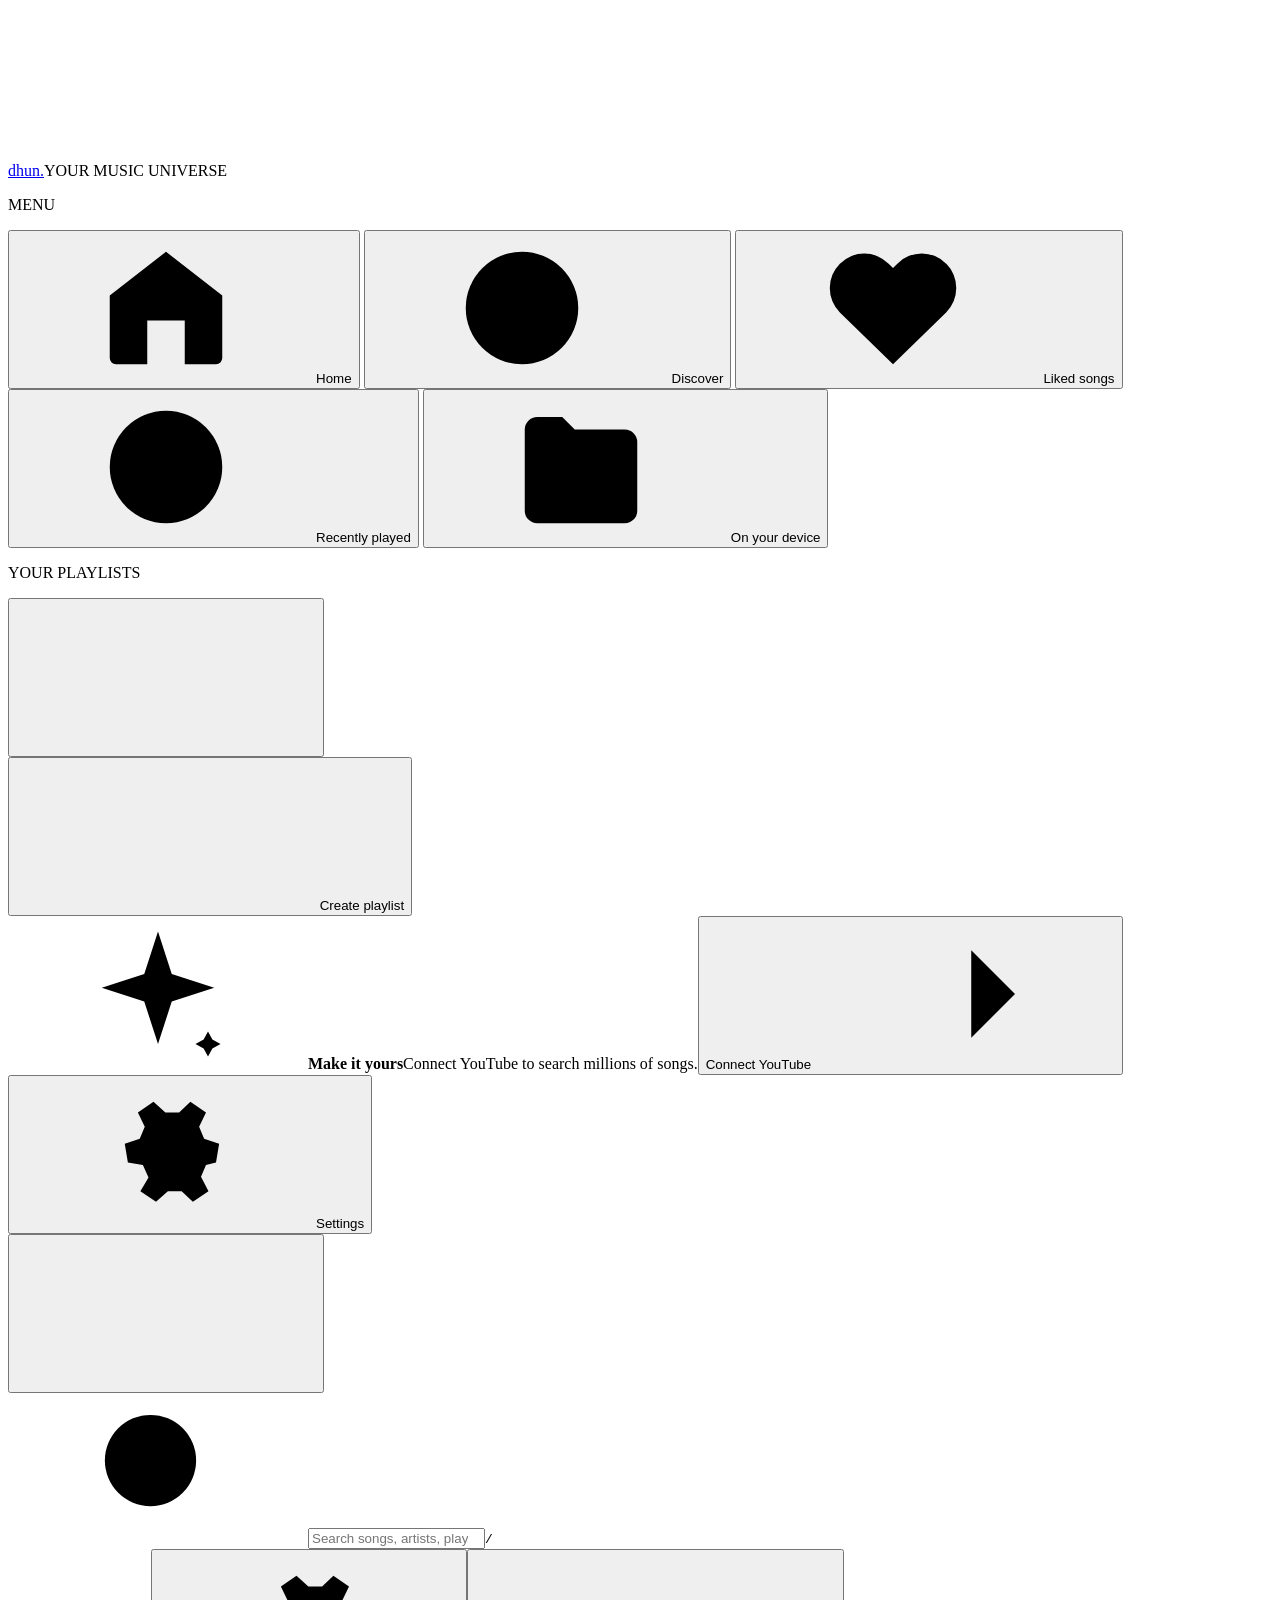
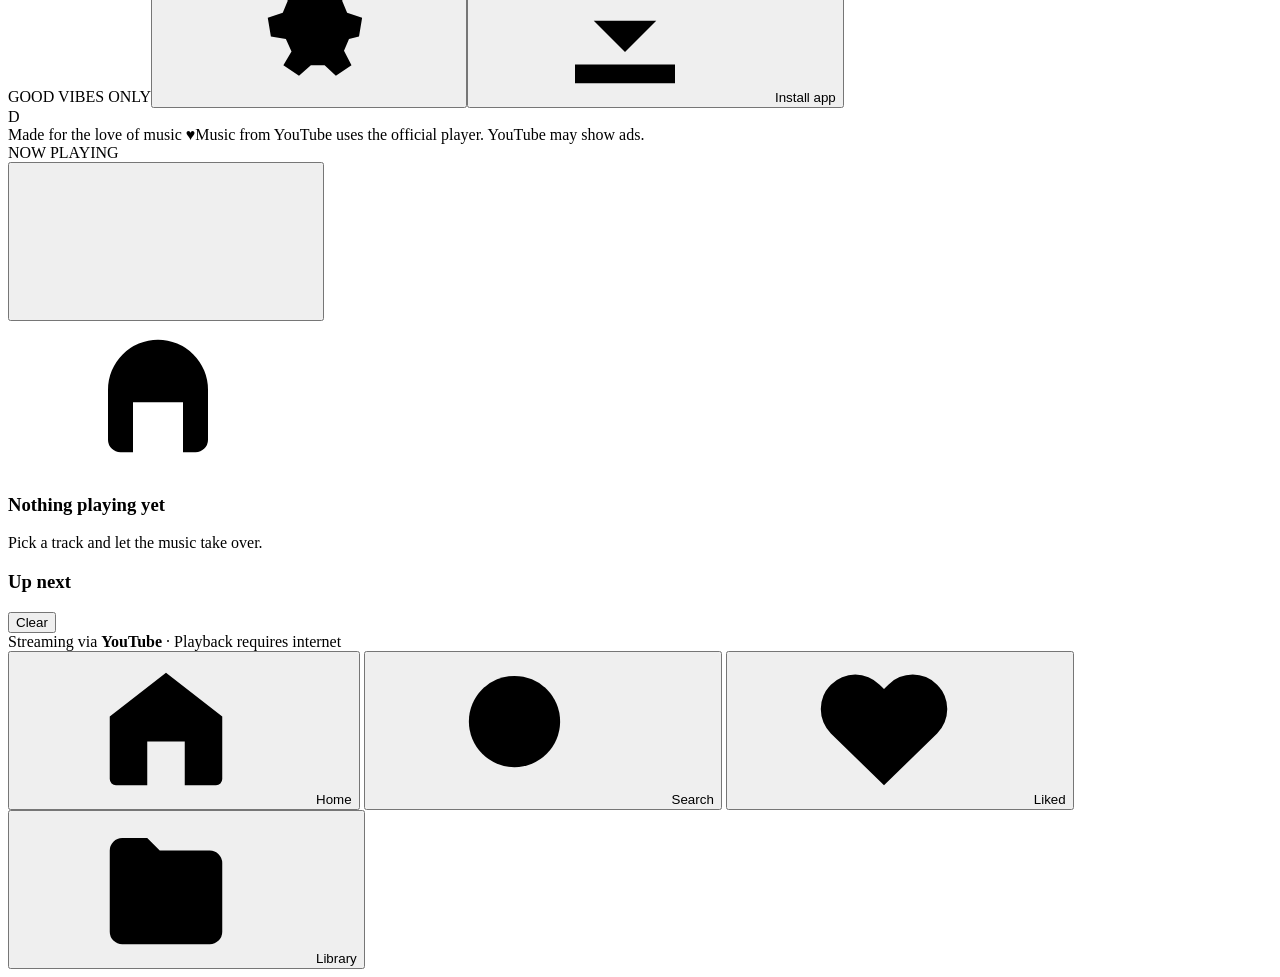
==== dhun/index.html @ 0246bc74 "Deploy dhun PWA: index.html" ====
<!doctype html>
<html lang="en">
<head>
  <meta charset="utf-8" />
  <meta name="viewport" content="width=device-width, initial-scale=1, viewport-fit=cover" />
  <meta name="theme-color" content="#0b0b14" />
  <meta name="description" content="Dhun — discover music from YouTube, build playlists, and play your own music in an installable app." />
  <meta name="apple-mobile-web-app-capable" content="yes" />
  <meta name="apple-mobile-web-app-status-bar-style" content="black-translucent" />
  <meta name="apple-mobile-web-app-title" content="dhun." />
  <link rel="manifest" href="./manifest.webmanifest" />
  <link rel="icon" href="./assets/favicon.svg" type="image/svg+xml" />
  <link rel="apple-touch-icon" href="./assets/icon-192.png" />
  <title>dhun. — Feel every beat</title>
  <link rel="preconnect" href="https://i.ytimg.com" crossorigin />
  <link rel="preconnect" href="https://fonts.googleapis.com" />
  <link rel="preconnect" href="https://fonts.gstatic.com" crossorigin />
  <link href="https://fonts.googleapis.com/css2?family=DM+Sans:wght@400;500;600;700;800&family=Outfit:wght@400;500;600;700;800;900&display=swap" rel="stylesheet" />
  <link rel="stylesheet" href="./styles.css" />
</head>
<body>
  <svg xmlns="http://www.w3.org/2000/svg" class="icon-defs" aria-hidden="true">
    <symbol id="i-home" viewBox="0 0 24 24"><path d="m3 10 9-7 9 7v10a1 1 0 0 1-1 1h-5v-7H9v7H4a1 1 0 0 1-1-1z"/></symbol>
    <symbol id="i-search" viewBox="0 0 24 24"><circle cx="10.8" cy="10.8" r="7.3"/><path d="m16.2 16.2 5 5"/></symbol>
    <symbol id="i-compass" viewBox="0 0 24 24"><circle cx="12" cy="12" r="9"/><path d="m15.3 8.7-2.2 4.4-4.4 2.2 2.2-4.4z"/></symbol>
    <symbol id="i-heart" viewBox="0 0 24 24"><path d="M20.5 4.9a5.5 5.5 0 0 0-7.8 0l-.7.7-.7-.7a5.5 5.5 0 0 0-7.8 7.8L12 21l8.5-8.3a5.5 5.5 0 0 0 0-7.8z"/></symbol>
    <symbol id="i-clock" viewBox="0 0 24 24"><circle cx="12" cy="12" r="9"/><path d="M12 7v5l3.5 2"/></symbol>
    <symbol id="i-list" viewBox="0 0 24 24"><path d="M9 6h12M9 12h12M9 18h12"/><path d="M3 6h1M3 12h1M3 18h1"/></symbol>
    <symbol id="i-folder" viewBox="0 0 24 24"><path d="M3 6a2 2 0 0 1 2-2h4l2 2h8a2 2 0 0 1 2 2v11a2 2 0 0 1-2 2H5a2 2 0 0 1-2-2z"/></symbol>
    <symbol id="i-plus" viewBox="0 0 24 24"><path d="M12 5v14M5 12h14"/></symbol>
    <symbol id="i-settings" viewBox="0 0 24 24"><circle cx="12" cy="12" r="3"/><path d="m20 13.5.5-3-2.4-.8-.8-1.9 1.1-2.3-2.5-1.7-1.8 1.7h-2.2L10 3.8 7.5 5.5l1.1 2.3-.8 1.9-2.4.8.5 3 2.4.4.9 2-1.3 2.2 2.5 1.7 1.9-1.7h2.2l1.8 1.7 2.5-1.7-1.2-2.3.8-1.9z"/></symbol>
    <symbol id="i-play" viewBox="0 0 24 24"><path d="m8 5 12 7-12 7z" fill="currentColor" stroke="none"/></symbol>
    <symbol id="i-pause" viewBox="0 0 24 24"><path d="M7 5h3v14H7zM14 5h3v14h-3z" fill="currentColor" stroke="none"/></symbol>
    <symbol id="i-next" viewBox="0 0 24 24"><path d="m5 5 11 7-11 7z"/><path d="M19 5v14"/></symbol>
    <symbol id="i-prev" viewBox="0 0 24 24"><path d="m19 5-11 7 11 7z"/><path d="M5 5v14"/></symbol>
    <symbol id="i-shuffle" viewBox="0 0 24 24"><path d="M3 6h3c5 0 6 12 11 12h4m-4-4 4 4-4 4M3 18h3c2 0 3-2 4-4m2-4c1.5-2 2.6-4 5-4h4m-4-4 4 4-4 4"/></symbol>
    <symbol id="i-repeat" viewBox="0 0 24 24"><path d="M17 2l4 4-4 4M3 11V9a3 3 0 0 1 3-3h15M7 22l-4-4 4-4m14-1v2a3 3 0 0 1-3 3H3"/></symbol>
    <symbol id="i-external" viewBox="0 0 24 24"><path d="M12 5H5a2 2 0 0 0-2 2v12a2 2 0 0 0 2 2h12a2 2 0 0 0 2-2v-7M13 3h8v8M21 3 10 14"/></symbol>
    <symbol id="i-x" viewBox="0 0 24 24"><path d="m5 5 14 14M19 5 5 19"/></symbol>
    <symbol id="i-music" viewBox="0 0 24 24"><path d="M9 18V5l12-2v13"/><circle cx="6" cy="18" r="3"/><circle cx="18" cy="16" r="3"/></symbol>
    <symbol id="i-sparkles" viewBox="0 0 24 24"><path d="m12 2 2.2 6.8L21 11l-6.8 2.2L12 20l-2.2-6.8L3 11l6.8-2.2zM20 18l.7 1.3L22 20l-1.3.7L20 22l-.7-1.3L18 20l1.3-.7z"/></symbol>
    <symbol id="i-arrow" viewBox="0 0 24 24"><path d="M4 12h16m-7-7 7 7-7 7"/></symbol>
    <symbol id="i-chevron" viewBox="0 0 24 24"><path d="m9 5 7 7-7 7"/></symbol>
    <symbol id="i-more" viewBox="0 0 24 24"><circle cx="5" cy="12" r="1"/><circle cx="12" cy="12" r="1"/><circle cx="19" cy="12" r="1"/></symbol>
    <symbol id="i-upload" viewBox="0 0 24 24"><path d="M12 16V3m-5 5 5-5 5 5M4 16v4h16v-4"/></symbol>
    <symbol id="i-headphones" viewBox="0 0 24 24"><path d="M4 13v-2a8 8 0 0 1 16 0v2M4 13h4v8H6a2 2 0 0 1-2-2zm12 0h4v6a2 2 0 0 1-2 2h-2z"/></symbol>
    <symbol id="i-check" viewBox="0 0 24 24"><path d="m4 12 5 5L20 6"/></symbol>
    <symbol id="i-trash" viewBox="0 0 24 24"><path d="M4 7h16M9 7V4h6v3m3 0-1 14H7L6 7m4 4v6m4-6v6"/></symbol>
    <symbol id="i-menu" viewBox="0 0 24 24"><path d="M4 6h16M4 12h16M4 18h16"/></symbol>
    <symbol id="i-info" viewBox="0 0 24 24"><circle cx="12" cy="12" r="9"/><path d="M12 11v5M12 7h.01"/></symbol>
    <symbol id="i-download" viewBox="0 0 24 24"><path d="M12 3v13m-5-5 5 5 5-5M4 18v3h16v-3"/></symbol>
  </svg>
  <div class="app-shell">
    <aside class="sidebar" id="sidebar">
      <div class="logo-wrap"><a class="logo" href="#home" data-view="home"><span class="logo-mark"><span></span><span></span><span></span></span>dhun<span class="logo-dot">.</span></a><span class="logo-sub">YOUR MUSIC UNIVERSE</span></div>
      <div class="sidebar-body">
        <p class="nav-label">MENU</p>
        <nav class="primary-nav" aria-label="Main navigation">
          <button class="nav-item active" data-view="home"><svg class="ic"><use href="#i-home"/></svg><span>Home</span></button>
          <button class="nav-item" data-view="search"><svg class="ic"><use href="#i-compass"/></svg><span>Discover</span></button>
          <button class="nav-item" data-view="liked"><svg class="ic"><use href="#i-heart"/></svg><span>Liked songs</span><span class="nav-count" id="likedCount"></span></button>
          <button class="nav-item" data-view="recent"><svg class="ic"><use href="#i-clock"/></svg><span>Recently played</span></button>
          <button class="nav-item" data-view="local"><svg class="ic"><use href="#i-folder"/></svg><span>On your device</span></button>
        </nav>
        <div class="playlist-label-row"><p class="nav-label">YOUR PLAYLISTS</p><button class="icon-btn subtle" id="createPlaylistSide" aria-label="Create playlist" title="Create playlist"><svg class="ic"><use href="#i-plus"/></svg></button></div>
        <div id="playlistNav" class="playlists-nav"></div>
        <button class="new-playlist" id="newPlaylist"><svg class="ic"><use href="#i-plus"/></svg> Create playlist</button>
      </div>
      <div class="sidebar-bottom">
        <div class="upgrade-box"><span class="upgrade-spark"><svg class="ic"><use href="#i-sparkles"/></svg></span><strong>Make it yours</strong><span>Connect YouTube to search millions of songs.</span><button id="connectButton">Connect YouTube <svg class="ic"><use href="#i-arrow"/></svg></button></div>
        <button class="nav-item settings-item" id="settingsButton"><svg class="ic"><use href="#i-settings"/></svg><span>Settings</span></button>
      </div>
    </aside>

    <main class="main-area" id="mainArea">
      <header class="topbar"><button class="icon-btn mobile-menu" id="menuToggle" aria-label="Open navigation"><svg class="ic"><use href="#i-menu"/></svg></button>
        <div class="search-wrapper"><svg class="ic"><use href="#i-search"/></svg><input id="searchInput" type="search" aria-label="Search music" placeholder="Search songs, artists, playlists..." autocomplete="off" /><kbd>/</kbd></div>
        <div class="topbar-actions"><span class="online-pill"><span></span> GOOD VIBES ONLY</span><button class="icon-btn top-settings" id="topSettings" title="Settings" aria-label="Settings"><svg class="ic"><use href="#i-settings"/></svg></button><button class="install-btn" id="installButton"><svg class="ic"><use href="#i-download"/></svg><span>Install app</span></button><div class="avatar" aria-label="Your profile">D</div></div>
      </header>
      <div id="content" class="content"></div>
      <footer class="app-footer"><span>Made for the love of music <span class="footer-heart">♥</span></span><span>Music from YouTube uses the official player. YouTube may show ads.</span></footer>
    </main>

    <aside class="player-panel" id="playerPanel" aria-label="Now playing">
      <div class="player-top"><div class="player-panel-heading"><span class="heading-dot"></span><span>NOW PLAYING</span></div><button class="icon-btn close-player" id="closePlayer" aria-label="Close and stop player"><svg class="ic"><use href="#i-x"/></svg></button></div>
      <div class="player-body" id="playerBody">
        <div class="empty-player"><div class="empty-player-graphic"><svg class="ic"><use href="#i-headphones"/></svg></div><h3>Nothing playing yet</h3><p>Pick a track and let the music take over.</p></div>
      </div>
      <div class="queue-section"><div class="queue-heading"><h3>Up next</h3><button id="clearQueue" class="text-btn">Clear</button></div><div id="queueList" class="queue-list"></div></div>
      <div class="panel-legal">Streaming via <strong>YouTube</strong> · Playback requires internet</div>
    </aside>
  </div>

  <nav class="mobile-bottom-nav" aria-label="Mobile navigation">
    <button data-view="home" class="active"><svg class="ic"><use href="#i-home"/></svg><span>Home</span></button>
    <button data-view="search"><svg class="ic"><use href="#i-search"/></svg><span>Search</span></button>
    <button data-view="liked"><svg class="ic"><use href="#i-heart"/></svg><span>Liked</span></button>
    <button data-view="local"><svg class="ic"><use href="#i-folder"/></svg><span>Library</span></button>
  </nav>
  <div id="mobilePlayerBackdrop" class="mobile-player-backdrop" hidden></div>
  <div id="toast" class="toast" role="status" aria-live="polite"></div>
  <div id="modalRoot"></div>
  <input type="file" id="localFilesInput" accept="audio/*,.mp3,.m4a,.wav,.ogg,.flac,.aac" multiple hidden />
  <script src="./app.js" defer></script>
</body>
</html>
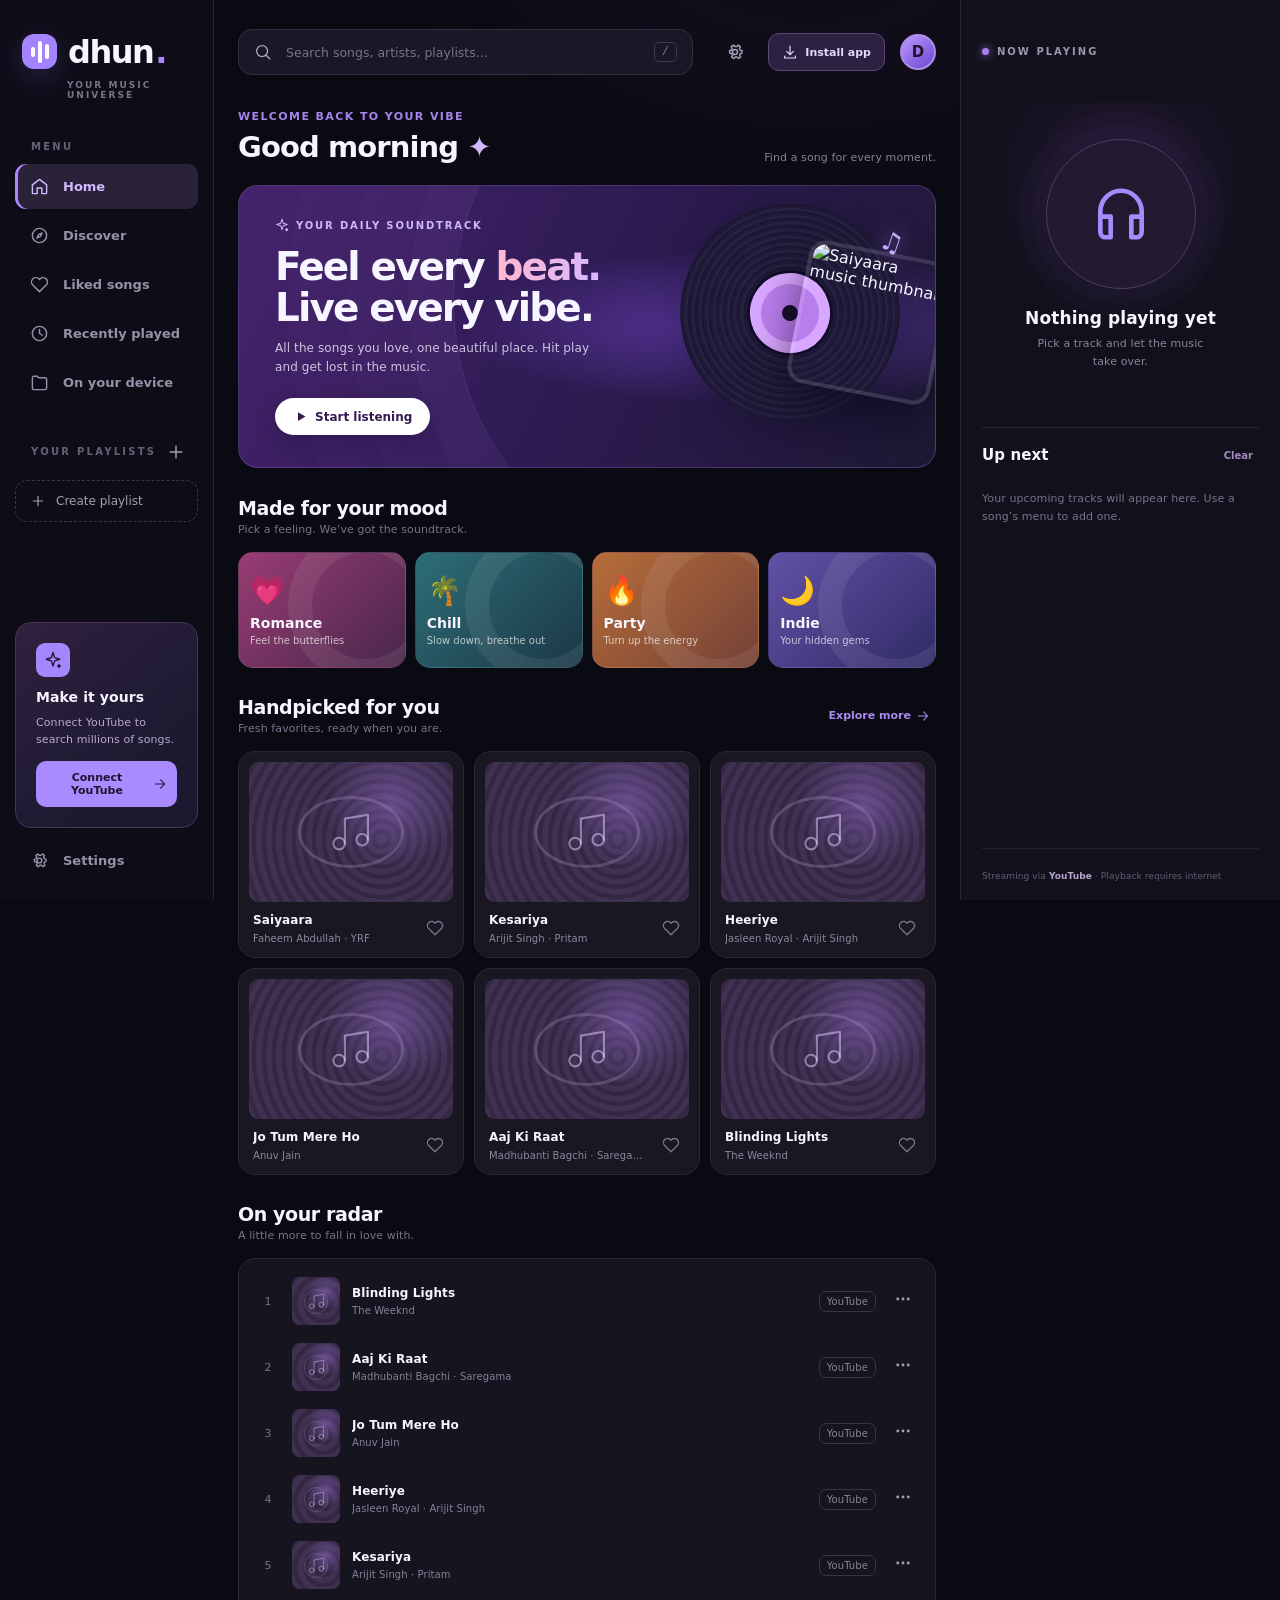
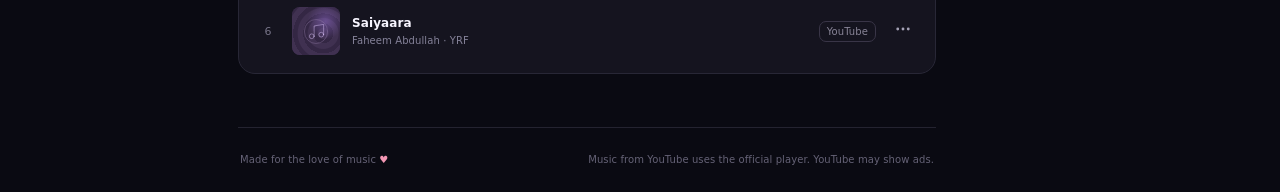
==== commit 4f89cb19: "Add fullscreen expand icon to dhun controls" ====
--- a/dhun/index.html
+++ b/dhun/index.html
@@ -35,6 +35,7 @@
     <symbol id="i-prev" viewBox="0 0 24 24"><path d="m19 5-11 7 11 7z"/><path d="M5 5v14"/></symbol>
     <symbol id="i-shuffle" viewBox="0 0 24 24"><path d="M3 6h3c5 0 6 12 11 12h4m-4-4 4 4-4 4M3 18h3c2 0 3-2 4-4m2-4c1.5-2 2.6-4 5-4h4m-4-4 4 4-4 4"/></symbol>
     <symbol id="i-repeat" viewBox="0 0 24 24"><path d="M17 2l4 4-4 4M3 11V9a3 3 0 0 1 3-3h15M7 22l-4-4 4-4m14-1v2a3 3 0 0 1-3 3H3"/></symbol>
+    <symbol id="i-maximize" viewBox="0 0 24 24"><path d="M9 3H3v6m12-6h6v6M3 15v6h6m12-6v6h-6"/></symbol>
     <symbol id="i-external" viewBox="0 0 24 24"><path d="M12 5H5a2 2 0 0 0-2 2v12a2 2 0 0 0 2 2h12a2 2 0 0 0 2-2v-7M13 3h8v8M21 3 10 14"/></symbol>
     <symbol id="i-x" viewBox="0 0 24 24"><path d="m5 5 14 14M19 5 5 19"/></symbol>
     <symbol id="i-music" viewBox="0 0 24 24"><path d="M9 18V5l12-2v13"/><circle cx="6" cy="18" r="3"/><circle cx="18" cy="16" r="3"/></symbol>
--- a/dhun/styles.css
+++ b/dhun/styles.css
@@ -0,0 +1,84 @@
+:root{color-scheme:dark;--bg:#0a0a12;--panel:#11111c;--panel2:#171725;--card:#1a1927;--line:#2a2939;--white:#f7f5ff;--muted:#9291a7;--muted2:#626174;--purple:#a785ff;--purple2:#7b5cf3;--pink:#ef87a6;--sidebar:242px;--player:346px;--radius:20px;--font:Outfit,DM Sans,system-ui,-apple-system,sans-serif}
+*{box-sizing:border-box}html{background:var(--bg)}body{margin:0;font-family:var(--font);color:var(--white);background:var(--bg);letter-spacing:.006em}button,input{font:inherit}button{cursor:pointer;color:inherit}button:disabled{opacity:.45;cursor:not-allowed}a{color:inherit;text-decoration:none}svg.ic{width:20px;height:20px;stroke:currentColor;stroke-width:1.8;fill:none;stroke-linecap:round;stroke-linejoin:round;flex:none}.icon-defs{position:absolute;display:none}::selection{background:var(--purple2);color:white}*{scrollbar-width:thin;scrollbar-color:#383347 transparent}img{display:block;width:100%;object-fit:cover}input[type=range]{accent-color:var(--purple)}:focus-visible{outline:2px solid #b498ff;outline-offset:3px}
+.app-shell{display:grid;grid-template-columns:var(--sidebar) minmax(0,1fr) var(--player);min-height:100vh;max-width:1850px;margin:auto}.sidebar{position:sticky;top:0;height:100vh;display:flex;flex-direction:column;border-right:1px solid #262334;background:#0e0d17;z-index:20}.logo-wrap{padding:34px 28px 31px}.logo{display:flex;align-items:center;gap:11px;font-size:32px;letter-spacing:-1.5px;font-weight:800;line-height:1}.logo-dot{color:#ab87ff;margin-left:-9px}.logo-mark{width:35px;height:35px;background:#a483ff;border-radius:12px;display:flex;align-items:center;justify-content:center;gap:3px;box-shadow:0 8px 30px #9068fa3b}.logo-mark span{width:4px;border-radius:7px;background:#fff}.logo-mark span:nth-child(1){height:10px}.logo-mark span:nth-child(2){height:22px}.logo-mark span:nth-child(3){height:15px}.logo-sub{font-size:9px;letter-spacing:2.05px;color:#797587;font-weight:700;display:block;margin:11px 0 0 45px}.sidebar-body{padding:0 15px;overflow:auto;flex:1}.nav-label{font-size:10px;letter-spacing:2.25px;font-weight:800;color:#656277;margin:10px 0 12px 16px}.primary-nav{display:grid;gap:4px}.nav-item{border:0;background:transparent;color:#9591a8;width:100%;display:flex;gap:14px;align-items:center;text-align:left;padding:12px 15px;border-radius:11px;font-size:13px;font-weight:600;min-height:45px;transition:.18s}.nav-item .ic{width:19px;height:19px}.nav-item:hover{background:#221f30;color:#e9dfff}.nav-item.active{background:#292239;color:#d0b9ff;box-shadow:inset 3px 0 #ad85ff}.nav-count{margin-left:auto;color:#9d82cf;font-size:11px}.playlist-label-row{display:flex;align-items:center;justify-content:space-between;margin-top:31px}.playlist-label-row .nav-label{margin-bottom:11px}.icon-btn{border:0;background:transparent;display:grid;place-items:center;width:37px;height:37px;border-radius:12px;color:#a2a0b7}.icon-btn:hover{background:#2c2939;color:white}.icon-btn.subtle{height:31px;width:31px;margin-right:7px}.playlist-link{padding:10px 14px;display:flex;gap:12px;align-items:center;width:100%;border:0;text-align:left;border-radius:10px;background:transparent;color:#b8b5c8;font-size:12.5px;font-weight:600}.playlist-link.active,.playlist-link:hover{background:#221d30;color:white}.playlist-color{height:27px;width:27px;border-radius:8px;display:grid;place-items:center}.playlist-color .ic{width:14px;height:14px}.new-playlist{display:flex;align-items:center;gap:10px;background:transparent;border:1px dashed #3b344d;color:#a0a0b2;border-radius:12px;padding:12px 14px;font-size:12px;margin:12px 0 0;width:100%}.new-playlist:hover{border-color:#b08bff;color:white}.new-playlist .ic{width:16px;height:16px}.sidebar-bottom{padding:10px 15px 17px}.upgrade-box{background:linear-gradient(140deg,#30213f,#1b1930 72%);border:1px solid #463452;padding:20px;border-radius:16px;display:flex;flex-direction:column;gap:9px}.upgrade-spark{background:#a486ff;display:grid;place-items:center;border-radius:9px;width:34px;height:34px;color:#201632;margin-bottom:3px}.upgrade-spark .ic{width:18px;height:18px}.upgrade-box strong{font-size:14px}.upgrade-box>span:not(.upgrade-spark){font-size:11px;color:#b9aaca;line-height:1.6}.upgrade-box button{border:0;background:#aa8aff;border-radius:10px;font-size:11px;font-weight:800;color:#20132c;display:flex;justify-content:center;align-items:center;gap:5px;padding:10px;margin-top:3px}.upgrade-box button .ic{width:14px;height:14px}.settings-item{margin-top:10px}
+.main-area{min-width:0;padding:0 31px;min-height:100vh;display:flex;flex-direction:column;background:radial-gradient(ellipse 600px 370px at 80% -4%,#32204638,transparent 80%),var(--bg)}.topbar{height:104px;display:flex;align-items:center;justify-content:space-between;gap:15px;position:relative;z-index:2}.search-wrapper{height:46px;border:1px solid #302e40;background:#1a1826;display:flex;align-items:center;gap:12px;border-radius:14px;padding:0 15px;max-width:455px;flex:1;color:#aaa4c1}.search-wrapper:focus-within{border-color:#8162cc;box-shadow:0 0 0 3px #a078ff10}.search-wrapper .ic{width:18px;height:18px}.search-wrapper input{border:0;min-width:0;background:transparent;outline:none;color:#f8f6ff;font-size:12.5px;flex:1}.search-wrapper input::placeholder{color:#77748c}.search-wrapper input::-webkit-search-cancel-button{-webkit-appearance:none}.search-wrapper kbd{font-size:12px;color:#7e7b8e;border:1px solid #3d394b;padding:2px 7px;border-radius:5px}.topbar-actions{display:flex;align-items:center;gap:15px}.online-pill{white-space:nowrap;color:#a49db4;display:flex;gap:8px;align-items:center;font-size:9px;font-weight:800;letter-spacing:1.55px}.online-pill>span{width:7px;height:7px;background:#8ad6aa;box-shadow:0 0 13px #8ad6aa;border-radius:50%}.install-btn{border:1px solid #5b4877;background:#2d2141;border-radius:11px;color:#e6d7ff;padding:10px 13px;display:flex;align-items:center;gap:7px;font-size:11px;font-weight:700;white-space:nowrap}.install-btn .ic{width:16px;height:16px}.install-btn:hover{background:#4a346b}.avatar{width:36px;height:36px;border-radius:50%;display:grid;place-items:center;background:linear-gradient(140deg,#bd99fc,#6b45d1);color:#21142c;font-size:15px;font-weight:800;border:2px solid #ae8ce9}.mobile-menu{display:none}
+.content{flex:1}.welcome{display:flex;justify-content:space-between;align-items:end;gap:10px;margin:1px 0 21px}.welcome-kicker{color:#a684ed;font-size:11px;letter-spacing:1.4px;font-weight:800;text-transform:uppercase}.welcome h1{font-size:29px;letter-spacing:-.9px;margin:6px 0 0;font-weight:700}.welcome-side{color:#858295;font-size:11px}.hero{min-height:254px;border-radius:20px;background:radial-gradient(ellipse at 74% 50%,#8552e98a,transparent 40%),linear-gradient(116deg,#46236d 0%,#2e1b53 49%,#1e1934 100%);border:1px solid #6e4c9b80;position:relative;display:flex;overflow:hidden;padding:32px 36px;margin-bottom:29px;isolation:isolate}.hero:before{content:"";position:absolute;width:550px;height:550px;border-radius:50%;border:1px solid #bd84ff28;right:-70px;top:-160px;z-index:-1;box-shadow:0 0 0 45px #b58ef408,0 0 0 105px #b58ef405,0 0 0 166px #b58ef405}.hero-text{z-index:1;width:57%;position:relative}.eyebrow{font-size:10px;color:#d0b5ff;font-weight:800;letter-spacing:1.85px;display:flex;align-items:center;gap:7px}.eyebrow .ic{width:14px;height:14px}.hero h2{font-weight:800;letter-spacing:-1.9px;line-height:1.06;font-size:clamp(31px,3.4vw,52px);margin:14px 0 10px}.hero h2 em{font-style:normal;background:linear-gradient(90deg,#ffb9d0,#d8b7ff);-webkit-background-clip:text;background-clip:text;color:transparent}.hero p{font-size:12px;line-height:1.65;color:#d0c3e0;max-width:340px;margin:0 0 20px}.hero-button{border:0;background:white;color:#351b50;border-radius:22px;display:inline-flex;align-items:center;gap:7px;font-size:12px;font-weight:800;padding:11px 18px;box-shadow:0 7px 20px #190d3850}.hero-button .ic{width:15px;height:15px}.hero-art{position:absolute;right:3%;top:14px;width:40%;height:225px;display:flex;align-items:center;justify-content:center;pointer-events:none}.hero-disc{position:absolute;width:220px;height:220px;border-radius:50%;background:repeating-radial-gradient(circle at 50%,#201a38 0 2px,#1a1630 3px 4px,#272042 5px 7px);box-shadow:0 10px 50px #130e2870;right:16%;transform:rotate(-16deg)}.hero-disc:before{content:"";position:absolute;inset:70px;border-radius:50%;background:#b97dec;border:11px solid #d8a7ff;box-shadow:0 0 0 3px #130c28}.hero-disc:after{content:"";position:absolute;inset:102px;background:#18112a;border-radius:50%}.hero-cover{position:absolute;width:145px;height:145px;object-fit:cover;border-radius:17px;right:0;top:50px;transform:rotate(11deg);box-shadow:0 22px 40px #0904177e;border:4px solid #ffffff20}.hero-note{position:absolute;font-size:26px;color:#c6aaff;text-shadow:0 0 20px #b193ff;top:27px;right:11px;transform:rotate(19deg)}
+.section{margin:0 0 28px}.section-head{display:flex;align-items:center;justify-content:space-between;gap:10px;margin-bottom:16px}.section-head h2{font-size:19px;letter-spacing:-.4px;font-weight:700;margin:0}.section-head h2 small{font-size:11px;color:#7d7995;font-weight:500;margin-left:6px}.section-desc{margin:4px 0 0;color:#77758c;font-size:11px}.section-link{border:0;background:transparent;color:#a98bef;font-size:11px;font-weight:800;display:flex;align-items:center;gap:5px}.section-link .ic{width:14px;height:14px}.section-link:hover{color:#d4bdff}.moods{display:grid;grid-template-columns:repeat(4,minmax(0,1fr));gap:13px}.mood-card{height:116px;position:relative;border:1px solid #ffffff0d;overflow:hidden;text-align:left;border-radius:15px;padding:18px 15px;isolation:isolate;transition:.22s;min-width:0}.mood-card:hover{transform:translateY(-3px);filter:brightness(1.13)}.mood-card .mood-emoji{font-size:28px;display:block;margin-bottom:8px}.mood-card strong{font-size:14px;font-weight:700;display:block}.mood-card small{color:#ffffffaf;font-size:10px;display:block;margin-top:4px}.mood-card:after{content:"";position:absolute;width:107px;height:107px;border:24px solid #ffffff13;border-radius:50%;right:-38px;top:-25px;z-index:-1}.mood-romance{background:linear-gradient(135deg,#993d73,#48264a)}.mood-chill{background:linear-gradient(135deg,#2d6e76,#1c3746)}.mood-party{background:linear-gradient(135deg,#b66d39,#744137)}.mood-indie{background:linear-gradient(135deg,#6251a6,#302b66)}.track-grid{display:grid;grid-template-columns:repeat(3,minmax(0,1fr));gap:15px}.track-card{position:relative;min-width:0;background:#181722;border:1px solid #292738;border-radius:17px;padding:10px;text-align:left;transition:.18s;display:block}.track-card:hover{background:#242131;border-color:#483d61;transform:translateY(-3px)}.track-cover{height:auto;aspect-ratio:1.46;border-radius:10px;position:relative;background:linear-gradient(135deg,#45375c,#252037);overflow:hidden}.track-cover img{width:100%;height:100%;object-fit:cover;transition:transform .3s}.track-card:hover .track-cover img{transform:scale(1.06)}.track-play-overlay{position:absolute;right:9px;bottom:9px;width:35px;height:35px;border-radius:50%;background:#a783fb;color:#1a1033;display:grid;place-items:center;opacity:0;transform:translateY(5px);transition:.18s;box-shadow:0 5px 20px #0008}.track-card:hover .track-play-overlay,.track-card:focus-visible .track-play-overlay{opacity:1;transform:none}.track-play-overlay .ic{width:18px;height:18px}.track-card-details{padding:10px 4px 3px;display:flex;align-items:center;gap:8px;justify-content:space-between}.track-name{font-size:12px;font-weight:700;line-height:1.45;white-space:nowrap;overflow:hidden;text-overflow:ellipsis}.track-artist{color:#8d899f;font-size:10px;white-space:nowrap;overflow:hidden;text-overflow:ellipsis;margin-top:4px}.track-card .heart-btn{flex:none;width:29px;height:29px}.heart-btn{width:36px;height:36px;display:grid;place-items:center;border:0;background:transparent;border-radius:50%;color:#77758c}.heart-btn:hover{color:#f2adcb;background:#3a2735}.heart-btn.liked{color:#f48aae}.heart-btn.liked .ic{fill:currentColor}.heart-btn .ic{width:18px;height:18px}.track-rows{background:#15141f;border:1px solid #282736;border-radius:17px;padding:9px}.track-row{display:grid;grid-template-columns:24px 48px minmax(0,1fr) auto auto;gap:12px;align-items:center;padding:9px 8px;border-radius:11px;min-width:0}.track-row:hover{background:#242131}.track-index{color:#767387;text-align:center;font-size:11px}.track-row .row-cover{width:48px;height:48px;object-fit:cover;border-radius:8px}.track-row .row-main{min-width:0;cursor:pointer}.track-row .row-name{display:block;white-space:nowrap;overflow:hidden;text-overflow:ellipsis;font-weight:700;font-size:12px}.track-row .row-artist{display:block;white-space:nowrap;overflow:hidden;text-overflow:ellipsis;color:#858299;font-size:10px;margin-top:5px}.row-tag{font-size:10px;color:#888497;border:1px solid #393547;border-radius:7px;padding:4px 7px}.row-more{position:relative}.row-more button{border:0;background:transparent;color:#a4a1b5}.row-more .ic{width:18px;height:18px}.row-menu{position:absolute;z-index:8;right:0;top:32px;width:174px;background:#30283f;border:1px solid #5a496b;border-radius:11px;box-shadow:0 12px 30px #0009;padding:6px}.row-menu button{color:#eae6f5;display:block;width:100%;text-align:left;border:0;padding:10px;font-size:11px;border-radius:7px}.row-menu button:hover{background:#433653}.empty-state{text-align:center;padding:65px 25px;background:#161520;border:1px solid #292637;border-radius:18px}.empty-state-icon{width:63px;height:63px;border-radius:17px;display:grid;place-items:center;background:#332742;color:#b493ff;margin:auto auto 18px}.empty-state-icon .ic{width:28px;height:28px}.empty-state h3{font-size:18px;margin:0 0 8px}.empty-state p{font-size:12px;color:#9793a7;max-width:300px;margin:0 auto 18px;line-height:1.6}.accent-button{background:#a686ff;border:0;border-radius:12px;color:#211630;padding:11px 18px;font-weight:800;font-size:12px}.accent-button:hover{background:#c0a9ff}.page-title{font-size:33px;letter-spacing:-1.1px;margin:7px 0 10px}.page-subtitle{font-size:12px;color:#a19db2;margin:0 0 26px}.page-icon{width:53px;height:53px;border-radius:16px;background:linear-gradient(140deg,#663f98,#382553);color:#cdb8ff;display:grid;place-items:center}.page-icon .ic{width:25px;height:25px}.page-head{display:flex;gap:18px;align-items:center;margin-bottom:20px}.page-head h1{margin:0 0 5px;font-size:27px}.page-head p{margin:0;color:#8d8aa0;font-size:12px}.chips{display:flex;gap:9px;overflow:auto;max-width:100%;padding:0 0 15px}.chip{padding:8px 15px;border-radius:22px;border:1px solid #373246;background:#1b1828;color:#a9a2b8;white-space:nowrap;font-size:11px;font-weight:700}.chip.active{background:#a684ff;color:#261835;border-color:#a684ff}.chip:hover:not(.active){border-color:#8f6abd}.search-status{margin:0 0 17px;display:flex;justify-content:space-between;align-items:center;gap:10px}.search-status p{font-size:12px;color:#a6a1b5;margin:0}.notice-bar{background:#292039;border:1px solid #573e70;border-radius:12px;padding:12px 15px;display:flex;gap:10px;align-items:center;margin:0 0 18px;color:#d4bddf;font-size:11px;line-height:1.6}.notice-bar .ic{width:18px;height:18px}.notice-bar button{background:#a685ff;border:0;color:#241432;padding:8px 12px;border-radius:8px;margin-left:auto;white-space:nowrap;font-size:11px;font-weight:800}.loading-track{min-height:175px;border-radius:15px;background:linear-gradient(100deg,#1a1824 5%,#292336 45%,#1a1824 65%);background-size:200% 100%;animation:shimmer 1.3s linear infinite}@keyframes shimmer{to{background-position-x:-200%}}.local-tile{background:linear-gradient(100deg,#302b47,#211c34);border:1px solid #4e3e69;border-radius:16px;display:flex;gap:16px;align-items:center;padding:19px 23px;margin:0 0 24px}.local-tile>span{height:48px;width:48px;border-radius:14px;background:#a17bff;color:#211630;display:grid;place-items:center}.local-tile>span .ic{width:24px;height:24px}.local-tile-text{flex:1}.local-tile strong{font-size:14px}.local-tile p{font-size:11px;color:#c4b4d4;margin:5px 0 0;line-height:1.6}.file-cover{display:grid;place-items:center;width:100%;height:100%;background:linear-gradient(145deg,#6f4fbd,#b76c9a)}.file-cover .ic{width:35%;height:35%;color:#fff9}.app-footer{border-top:1px solid #242330;margin-top:25px;padding:24px 2px;display:flex;justify-content:space-between;gap:16px;color:#656276;font-size:10px;line-height:1.6}.footer-heart{color:#f397b4}
+.player-panel{background:#11101b;border-left:1px solid #292637;position:sticky;top:0;height:100vh;display:flex;flex-direction:column;padding:0 21px;min-width:0;overflow:auto;z-index:24}.player-top{display:flex;align-items:center;justify-content:space-between;min-height:103px}.player-panel-heading{display:flex;align-items:center;gap:8px;font-size:10px;color:#9e94ac;letter-spacing:2px;font-weight:800}.heading-dot{width:7px;height:7px;background:#a981ef;border-radius:50%;box-shadow:0 0 10px #a981ef}.close-player{display:none}.player-body{border-bottom:1px solid #292637;padding-bottom:20px}.empty-player{display:flex;flex-direction:column;align-items:center;text-align:center;justify-content:center;min-height:304px;background:radial-gradient(circle at 50% 25%,#42265b5a,transparent 55%)}.empty-player-graphic{width:150px;height:150px;display:grid;place-items:center;margin-bottom:13px;border:1px solid #4f3a67;border-radius:50%;box-shadow:0 0 0 14px #8060bd08,0 0 0 28px #8060bd08;background:#221a30;color:#a78afd}.empty-player-graphic .ic{width:62px;height:62px}.empty-player h3{font-size:17px;margin:6px 0 7px}.empty-player p{font-size:11px;color:#89859e;margin:0;max-width:170px;line-height:1.6}.now-cover{width:100%;aspect-ratio:1.35;border-radius:14px;overflow:hidden;background:#211831;position:relative}.now-cover img{height:100%}.now-cover.file-now{aspect-ratio:1.7}.yt-host{width:100%;min-height:204px;aspect-ratio:16/10;border-radius:12px;overflow:hidden;background:#000}.yt-host iframe{height:100%;width:100%;display:block;border:0}.player-meta{display:flex;gap:10px;justify-content:space-between;align-items:center;margin:16px 0 12px}.player-meta .player-song{font-size:18px;line-height:1.27;font-weight:700;white-space:nowrap;text-overflow:ellipsis;overflow:hidden}.player-meta .player-artist{color:#9b95a9;font-size:12px;margin-top:5px;white-space:nowrap;text-overflow:ellipsis;overflow:hidden}.player-meta .meta-left{min-width:0}.progress-wrap{margin:10px 0 0}.progress-track{width:100%;height:4px;border-radius:9px;appearance:none;background:#373044;display:block;cursor:pointer}.progress-track::-webkit-slider-thumb{-webkit-appearance:none;width:11px;height:11px;background:#ab89ff;border-radius:50%}.time-row{display:flex;justify-content:space-between;color:#7d788e;font-size:10px;margin-top:8px}.transport{display:flex;align-items:center;justify-content:center;gap:19px;margin:15px 0 8px}.transport button{background:none;border:0;color:#bab4cb;display:grid;place-items:center;width:29px;height:29px}.transport button:hover{color:white}.transport button .ic{width:19px;height:19px}.transport .main-play{border-radius:50%;background:#b18aff;width:45px;height:45px;color:#1e1531}.transport .main-play .ic{width:22px;height:22px}.transport .active-mode{color:#b990ff}.secondary-controls{display:flex;justify-content:space-between;align-items:center;gap:10px;margin-top:16px}.yt-label{display:flex;align-items:center;gap:8px;font-size:10px;color:#918d9f}.yt-spot{width:16px;height:12px;background:#ff0033;border-radius:4px;display:grid;place-items:center;color:white;font-size:8px}.yt-spot:after{content:'▶';font-size:7px}.watch-link{display:flex;align-items:center;gap:6px;border:1px solid #393246;color:#b9abd0;padding:8px 10px;border-radius:9px;font-size:10px}.watch-link .ic{width:13px;height:13px}.watch-link:hover{border-color:#b289ff}.queue-section{padding-top:18px;min-height:130px}.queue-heading{display:flex;align-items:center;justify-content:space-between;margin-bottom:15px}.queue-heading h3{font-size:15px;margin:0}.text-btn{background:transparent;color:#a18cbf;border:0;font-size:10px;font-weight:700}.queue-list{display:grid;gap:12px}.queue-item{display:grid;grid-template-columns:37px minmax(0,1fr) 20px;gap:9px;align-items:center}.queue-item img,.queue-item .queue-file{height:37px;width:37px;border-radius:8px;object-fit:cover}.queue-item .queue-file{display:grid;place-items:center;background:#4c336b}.queue-item .queue-file .ic{width:18px;height:18px}.queue-title{font-size:11px;white-space:nowrap;text-overflow:ellipsis;overflow:hidden;font-weight:700}.queue-artist{font-size:9px;color:#807c91;margin-top:4px}.queue-item button{color:#77728a;border:0;background:none}.queue-item button .ic{width:16px;height:16px}.queue-placeholder{font-size:11px;color:#77738b;line-height:1.6}.panel-legal{margin-top:auto;padding:20px 0 17px;color:#665f77;border-top:1px solid #242132;font-size:9px;line-height:1.6}.panel-legal strong{color:#b4a6cd}
+.toast{position:fixed;bottom:26px;left:50%;transform:translate(-50%,20px);border-radius:13px;background:#eee8ff;color:#2d2144;padding:12px 18px;font-size:12px;font-weight:700;box-shadow:0 12px 45px #0008;opacity:0;visibility:hidden;z-index:200;transition:.22s;max-width:calc(100vw - 30px);text-align:center}.toast.show{transform:translate(-50%,0);opacity:1;visibility:visible}.modal-scrim{position:fixed;inset:0;background:#05030bc9;z-index:100;display:grid;place-items:center;padding:16px;backdrop-filter:blur(7px)}.modal{width:min(440px,100%);max-height:calc(100dvh - 35px);overflow:auto;border:1px solid #55416a;background:#1b1728;box-shadow:0 20px 80px #000b;border-radius:22px;padding:25px}.modal-head{display:flex;justify-content:space-between;gap:10px;align-items:center}.modal-head h2{margin:0;font-size:22px}.modal-eyebrow{font-size:10px;font-weight:800;letter-spacing:1.8px;color:#b290ff;margin-bottom:10px}.modal p{font-size:12px;line-height:1.7;color:#aea4ba}.modal label{font-size:11px;color:#c4b9d4;font-weight:700;display:block;margin:16px 0 8px}.modal input[type=text],.modal input[type=password]{background:#100e18;border:1px solid #4b3d5d;border-radius:12px;padding:13px;width:100%;color:#eee9ff;font-size:13px;outline:0}.modal input:focus{border-color:#a486ff}.modal-actions{display:flex;gap:10px;align-items:center;margin-top:21px}.modal-actions>*{flex:1}.ghost-button{border:1px solid #51435e;background:transparent;color:#c5b3d5;border-radius:12px;font-size:12px;padding:11px 13px}.help-note{margin-top:13px;color:#8e859c;font-size:10px;line-height:1.65}.help-note a{color:#bca0ff;text-decoration:underline}.modal-choices{display:grid;gap:7px;max-height:245px;overflow:auto;margin-top:16px}.modal-choice{border:1px solid #453850;padding:12px 13px;text-align:left;background:#241e31;border-radius:11px;color:#eee6f9;font-size:12px;display:flex;gap:9px;align-items:center}.modal-choice:hover{background:#332841}.modal-choice .ic{width:16px;height:16px}.danger-button{background:#492635;border:1px solid #804359;color:#f4b3c8;border-radius:12px;padding:11px 13px;font-size:12px}.key-status{display:inline-block;padding:6px 9px;border-radius:8px;background:#273b35;color:#92d5ac;font-size:10px;font-weight:700}.mobile-bottom-nav{display:none}.mobile-player-backdrop{display:none}
+@media(max-width:1380px){:root{--sidebar:214px;--player:320px}.sidebar .logo-wrap{padding-left:22px}.main-area{padding:0 24px}.online-pill{display:none}.hero h2{font-size:39px}.hero-disc{right:5%}.hero-cover{right:-10%}.moods{gap:9px}.mood-card{padding:14px 11px}.track-grid{gap:10px}}
+@media(max-width:1150px){:root{--sidebar:195px;--player:292px}.sidebar .logo-wrap{padding-left:21px}.main-area{padding:0 19px}.hero{padding:28px}.hero h2{font-size:34px}.hero-text{width:62%}.hero-disc{width:177px;height:177px;right:9%}.hero-disc:before{inset:56px;border-width:9px}.hero-disc:after{inset:82px}.hero-cover{width:115px;height:115px;right:-4%}.player-panel{padding:0 14px}.track-grid{grid-template-columns:repeat(2,minmax(0,1fr))}.moods{grid-template-columns:repeat(2,minmax(0,1fr))}.mood-card{height:100px}.mood-card .mood-emoji{font-size:22px}.upgrade-box{padding:14px}}
+@media(max-width:900px){:root{--sidebar:75px;--player:300px}.logo-wrap{padding:28px 12px!important}.logo{font-size:0;justify-content:center}.logo-mark{flex-shrink:0}.logo-dot,.logo-sub{display:none}.sidebar-body{padding:0 9px}.nav-label,.playlist-label-row,.new-playlist,.playlists-nav,.nav-item span,.upgrade-box{display:none!important}.nav-item{justify-content:center;padding:12px}.sidebar-bottom{padding:8px}.main-area{padding:0 18px}.topbar{height:87px}.avatar{display:none}.hero-art{right:-6%}.app-footer{flex-direction:column}.track-grid{gap:10px}}
+@media(max-width:700px){:root{--sidebar:0px;--player:0px}.app-shell{display:block;padding-bottom:65px}.sidebar{position:fixed;width:245px;left:0;top:0;bottom:0;z-index:80;transform:translateX(-103%);transition:transform .2s;box-shadow:15px 0 80px #0009}.sidebar.open{transform:translateX(0)}.sidebar .logo-wrap{padding:30px 22px!important}.sidebar .logo{font-size:32px;justify-content:start}.sidebar .logo-dot,.sidebar .logo-sub{display:block}.sidebar .nav-label,.sidebar .playlist-label-row,.sidebar .new-playlist,.sidebar .playlists-nav,.sidebar .nav-item span,.sidebar .upgrade-box{display:initial!important}.sidebar .nav-item{justify-content:start}.sidebar .playlist-label-row{display:flex!important}.sidebar .new-playlist{display:flex!important}.sidebar .upgrade-box{display:flex!important}.sidebar .playlists-nav{display:block!important}.main-area{padding:0 15px}.topbar{height:75px;gap:9px}.mobile-menu{display:grid;width:32px;height:39px}.search-wrapper{height:42px;padding:0 11px;gap:7px}.search-wrapper input{font-size:11px}.search-wrapper kbd{display:none}.topbar-actions{gap:5px}.top-settings{display:none}.install-btn{padding:10px;width:38px;height:39px;justify-content:center}.install-btn span{display:none}.install-btn .ic{width:18px;height:18px}.welcome{margin:9px 0 16px}.welcome h1{font-size:25px}.welcome-side{display:none}.hero{min-height:217px;padding:26px 22px;margin-bottom:26px}.hero-text{width:78%}.hero h2{font-size:36px;margin:13px 0 7px}.hero p{font-size:11px;margin-bottom:17px;max-width:250px}.hero-button{font-size:11px;padding:10px 14px}.hero-art{opacity:.42;right:-21%;top:-1px;transform:scale(.85)}.section{margin-bottom:25px}.moods{grid-template-columns:repeat(2,minmax(0,1fr));gap:9px}.mood-card{height:108px;padding:13px 14px}.section-head h2{font-size:18px}.track-grid{grid-template-columns:repeat(2,minmax(0,1fr));gap:10px}.track-card{padding:7px;border-radius:14px}.track-cover{aspect-ratio:1.12}.track-card-details{padding:8px 2px 3px}.track-name{font-size:11px}.track-artist{font-size:10px}.track-card .heart-btn{width:23px;height:25px}.track-card .heart-btn .ic{width:16px;height:16px}.track-play-overlay{opacity:1;transform:none;width:31px;height:31px}.track-row{grid-template-columns:16px 43px minmax(0,1fr) auto;gap:8px;padding:8px 5px}.track-row .row-cover{width:43px;height:43px}.row-tag{display:none}.app-footer{margin-top:10px;padding:19px 0 15px;gap:6px}.mobile-bottom-nav{position:fixed;bottom:0;left:0;right:0;z-index:25;background:#171320f7;border-top:1px solid #382c48;display:grid;grid-template-columns:repeat(4,1fr);padding:7px 9px max(9px,env(safe-area-inset-bottom));backdrop-filter:blur(16px)}.mobile-bottom-nav button{background:transparent;border:0;color:#9289a7;display:flex;align-items:center;justify-content:center;gap:4px;flex-direction:column;font-size:9px;font-weight:700}.mobile-bottom-nav button .ic{width:20px;height:20px}.mobile-bottom-nav button.active{color:#c6a7ff}.player-panel{position:fixed;z-index:42;left:0;right:0;bottom:0;top:auto;width:100%;height:min(89dvh,730px);border:1px solid #57416d;border-radius:23px 23px 0 0;background:#16121f;box-shadow:0 -20px 80px #000b;transform:translateY(110%);transition:transform .28s;overflow:auto;padding:0 18px 17px}.player-panel.open{transform:translateY(0)}.player-top{min-height:58px}.close-player{display:grid}.mobile-player-backdrop:not([hidden]){display:block;position:fixed;inset:0;background:#090513b9;z-index:39}.player-body{padding-bottom:16px}.yt-host{aspect-ratio:16/9;min-height:200px;max-width:480px;margin:auto}.queue-section{padding-top:12px}.panel-legal{margin-top:20px}.local-tile{flex-wrap:wrap;padding:15px;gap:10px}.local-tile .accent-button{width:100%}.page-head h1{font-size:24px}.toast{bottom:87px}.modal{padding:20px}.notice-bar{flex-wrap:wrap}.notice-bar button{margin-left:0}.page-title{font-size:26px}}
+@media(max-width:380px){.hero h2{font-size:31px}.hero p{max-width:220px}.hero-art{right:-32%}.search-wrapper input{font-size:10px}.mood-card{height:96px}.mood-card .mood-emoji{font-size:23px;margin-bottom:3px}.mood-card strong{font-size:12px}.mood-card small{font-size:9px}.track-card .heart-btn{display:none}.hero{padding:22px 17px}}
+
+/* Graceful offline/blocked-thumbnail treatment; the original YouTube image covers it when available. */
+.track-cover,.row-cover{position:relative;overflow:hidden;background:#352747}
+.fallback-art{position:absolute;inset:0;background:radial-gradient(circle at 70% 30%,#a67bec67,transparent 38%),repeating-radial-gradient(circle at 65% 55%,#403151 0 5px,#342744 6px 10px);display:grid;place-items:center;color:#e0c8ff88}
+.fallback-art:after{position:absolute;content:"";inset:24%;border-radius:50%;border:3px solid #a18ab855}
+.fallback-art .ic{width:33%;height:33%;z-index:1;stroke-width:1.1}
+.track-cover>img,.row-cover>img{position:absolute;inset:0;width:100%;height:100%;object-fit:cover}
+.row-cover .fallback-art .ic{width:19px;height:19px}
+.row-cover .fallback-art:after{border-width:1px}
+/* Keep the official video on screen even while scrolling the queue on phones. */
+@media(max-width:700px){
+ .player-panel>.player-top{position:sticky;top:0;background:#16121f;z-index:6;flex:none}
+ .player-panel>.player-body{position:relative;top:auto;background:transparent;z-index:auto;flex:none;min-width:0}
+ .player-panel>.queue-section{flex:none}
+ .player-panel>.panel-legal{flex:none;margin-top:18px}
+}
+/* Mobile player layout correction: the YouTube API replaces the target div with
+   an iframe. A stable parent keeps its size predictable after replacement. */
+.video-shell{position:relative;width:100%;aspect-ratio:16/10;min-height:200px;overflow:hidden;border-radius:12px;background:#000;isolation:isolate}
+.video-shell #ytHost,.video-shell iframe,.video-shell .yt-host{position:absolute!important;inset:0;width:100%!important;height:100%!important;min-height:0!important;max-width:100%!important;display:block;border:0;border-radius:0}
+.player-meta .meta-left{flex:1;min-width:0}
+.queue-item{min-width:0}
+.queue-item>div{min-width:0;overflow:hidden}
+.queue-artist{overflow:hidden;text-overflow:ellipsis;white-space:nowrap}
+@media(max-width:700px){
+ .player-panel{max-height:calc(100dvh - env(safe-area-inset-top) - 12px);overscroll-behavior:contain;-webkit-overflow-scrolling:touch;scroll-padding-top:62px;overflow-x:hidden;align-content:start}
+ .player-panel>.player-top{position:sticky;top:0;z-index:10;min-height:58px;background:#16121f;border-bottom:1px solid #292637}
+ .player-panel>.player-body{position:relative;top:auto;z-index:auto;overflow:visible;min-height:0}
+ .player-panel>.queue-section{position:relative;min-height:0;padding-top:19px;padding-bottom:12px}
+ .player-panel>.panel-legal{margin-top:8px}
+ .video-shell{max-width:480px;margin:0 auto;min-height:200px}
+ .player-meta{margin:15px 0 12px}
+ .player-meta .player-song{font-size:16px}
+ .player-meta .player-artist{font-size:11px}
+ .transport{gap:clamp(12px,4vw,23px);margin:16px 0 12px}
+ .transport button{flex:none;width:32px;height:36px}
+ .transport .main-play{width:48px;height:48px}
+ .secondary-controls{min-width:0;flex-wrap:wrap;gap:9px}
+ .watch-link{white-space:nowrap}
+ .queue-list{gap:12px}
+}
+@media(max-width:360px){
+ .player-panel{padding-left:13px;padding-right:13px}
+ .secondary-controls{justify-content:center}
+ .transport{gap:12px}
+ .video-shell{min-height:200px}
+}
+
+/* Fullscreen video stretches edge to edge on desktop or landscape phones. */
+.secondary-controls{flex-wrap:wrap}
+.fullscreen-action{font-family:inherit;font-weight:700;cursor:pointer;background:#231a34;border-color:#71549a;color:#dfcbff}
+.fullscreen-action:hover{background:#35234f;color:#fff;border-color:#b58cff}
+.fullscreen-action .ic{width:14px;height:14px}
+.video-shell:fullscreen,.video-shell:-webkit-full-screen{
+ width:100vw!important;height:100dvh!important;max-width:none!important;max-height:none!important;
+ min-height:0!important;aspect-ratio:auto!important;margin:0!important;border-radius:0!important;
+ background:#000!important;overflow:hidden!important;
+}
+.video-shell:fullscreen::backdrop{background:#000}
+@media(orientation:portrait){
+ /* Fallback when Android/iOS browser denies orientation.lock('landscape'). */
+ .video-shell.force-landscape:fullscreen,.video-shell.force-landscape:-webkit-full-screen{
+  position:fixed!important;inset:auto!important;left:50%!important;top:50%!important;
+  width:100dvh!important;height:100vw!important;max-width:none!important;max-height:none!important;
+  transform:translate(-50%,-50%) rotate(90deg)!important;transform-origin:center center!important;
+ }
+}
+@media(max-width:380px){
+ .secondary-controls{gap:9px}
+ .fullscreen-action{flex:1;justify-content:center}
+}
